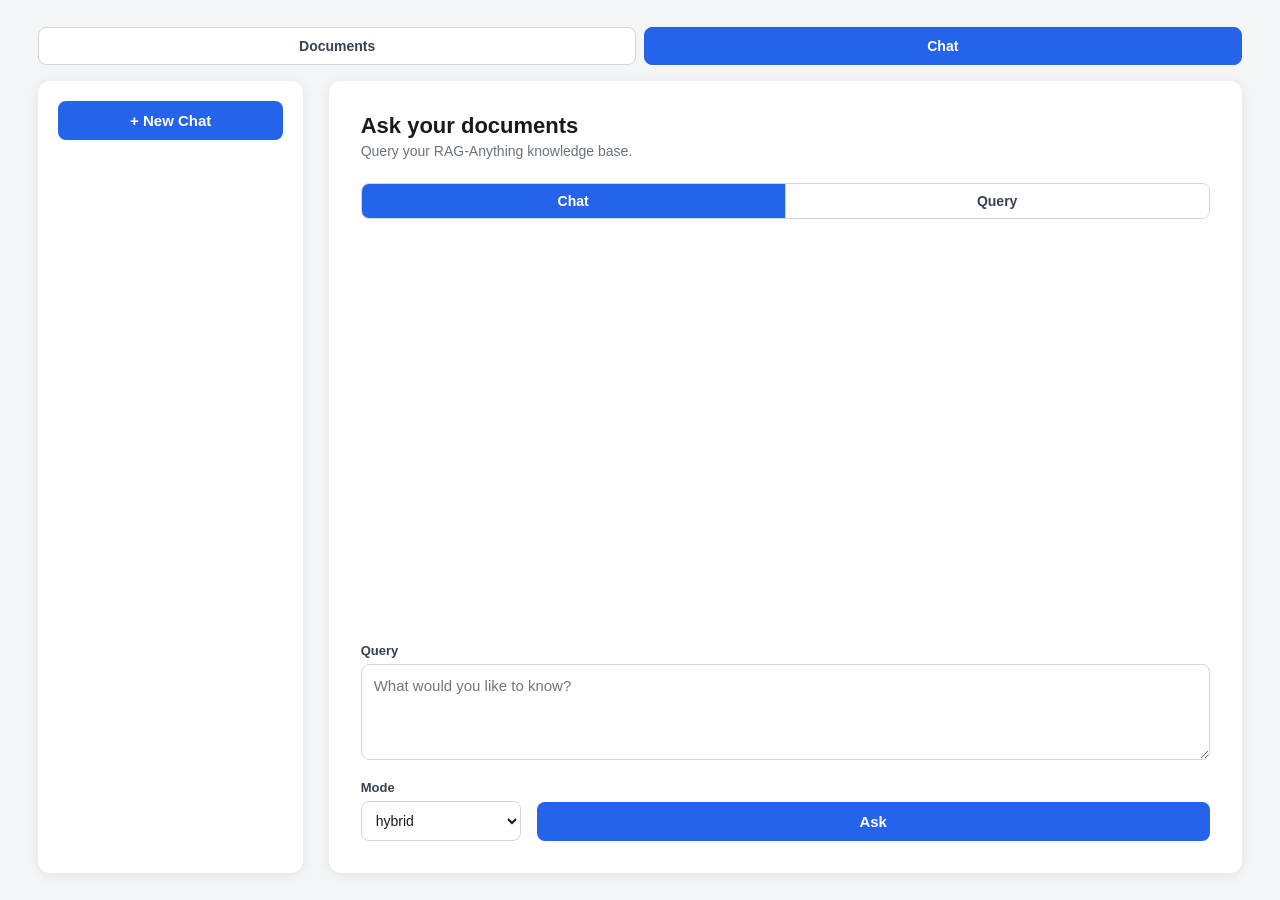
==== web/index.html @ dd038f13 "Add server-side multi-chat sessions, naming, and full-width sidebar layout Chats now live in server " ====
<!DOCTYPE html>
<html lang="en">
<head>
<meta charset="UTF-8">
<meta name="viewport" content="width=device-width, initial-scale=1.0">
<title>RAG-Anything Query</title>
<style>
  :root {
    color-scheme: light;
  }
  body {
    font-family: -apple-system, BlinkMacSystemFont, "Segoe UI", Roboto, Helvetica, Arial, sans-serif;
    background: #f4f5f7;
    margin: 0;
    min-height: 100vh;
    display: flex;
    justify-content: center;
    align-items: stretch;
    padding: 3vh 3vw;
    box-sizing: border-box;
  }
  .page {
    width: 100%;
    display: flex;
    flex-direction: column;
  }
  .nav {
    display: flex;
    gap: 8px;
    margin-bottom: 16px;
  }
  .nav a {
    flex: 1;
    text-align: center;
    padding: 10px;
    border-radius: 8px;
    font-weight: 600;
    font-size: 14px;
    color: #374151;
    text-decoration: none;
    background: #fff;
    border: 1px solid #d1d5db;
    transition: background 0.15s ease;
  }
  .nav a:hover:not(.active) {
    background: #f4f5f7;
  }
  .nav a.active {
    background: #2563eb;
    color: #fff;
    border-color: #2563eb;
  }
  .layout {
    display: flex;
    gap: 2vw;
    flex: 1;
    min-height: 0;
  }
  .sidebar {
    flex: 0 0 22%;
    min-width: 0;
    background: #ffffff;
    border-radius: 12px;
    box-shadow: 0 2px 12px rgba(0, 0, 0, 0.08);
    padding: 20px;
    box-sizing: border-box;
    display: flex;
    flex-direction: column;
    gap: 1vh;
    overflow-y: auto;
  }
  .sidebar > button {
    flex: 0 0 auto;
    width: 100%;
  }
  .layout.query-mode .sidebar {
    display: none;
  }
  .chat-list {
    flex: 1 1 auto;
    display: flex;
    flex-direction: column;
    gap: 4px;
    overflow-y: auto;
    min-height: 0;
  }
  .chat-item {
    display: flex;
    align-items: center;
    gap: 6px;
    padding: 8px 10px;
    border-radius: 8px;
    cursor: pointer;
    font-size: 14px;
    color: #374151;
  }
  .chat-item:hover {
    background: #f4f5f7;
  }
  .chat-item.active {
    background: #eff6ff;
    color: #1e3a8a;
    font-weight: 600;
  }
  .chat-item-name {
    flex: 1;
    overflow: hidden;
    text-overflow: ellipsis;
    white-space: nowrap;
  }
  .chat-item .rename-btn {
    flex: 0 0 auto;
    background: none;
    border: none;
    padding: 2px 4px;
    font-size: 12px;
    color: #6b7280;
    cursor: pointer;
  }
  .chat-item .rename-btn:hover {
    color: #374151;
  }
  .card {
    background: #ffffff;
    border-radius: 12px;
    box-shadow: 0 2px 12px rgba(0, 0, 0, 0.08);
    padding: 32px;
    box-sizing: border-box;
    flex: 1;
    min-width: 0;
    display: flex;
    flex-direction: column;
  }
  h1 {
    font-size: 22px;
    margin: 0 0 4px;
    color: #1a1a1a;
  }
  p.subtitle {
    margin: 0 0 24px;
    color: #6b7280;
    font-size: 14px;
  }
  label {
    display: block;
    font-size: 13px;
    font-weight: 600;
    color: #374151;
    margin-bottom: 6px;
  }
  textarea {
    width: 100%;
    min-height: 96px;
    padding: 12px;
    font-size: 15px;
    border: 1px solid #d1d5db;
    border-radius: 8px;
    resize: vertical;
    box-sizing: border-box;
    font-family: inherit;
  }
  textarea:focus, select:focus {
    outline: none;
    border-color: #2563eb;
    box-shadow: 0 0 0 3px rgba(37, 99, 235, 0.15);
  }
  .row {
    display: flex;
    gap: 16px;
    align-items: flex-end;
    margin-top: 16px;
  }
  .mode-field {
    flex: 0 0 160px;
  }
  select {
    width: 100%;
    padding: 10px;
    font-size: 14px;
    border: 1px solid #d1d5db;
    border-radius: 8px;
    background: #fff;
    color: #1a1a1a;
  }
  button {
    flex: 1;
    padding: 11px 20px;
    font-size: 15px;
    font-weight: 600;
    color: #fff;
    background: #2563eb;
    border: none;
    border-radius: 8px;
    cursor: pointer;
    transition: background 0.15s ease;
  }
  button:hover:not(:disabled) {
    background: #1d4ed8;
  }
  button:disabled {
    background: #9ca3af;
    cursor: not-allowed;
  }
  .result {
    margin-top: 24px;
    padding: 16px;
    border-radius: 8px;
    font-size: 15px;
    line-height: 1.5;
    display: none;
  }
  .result.visible {
    display: block;
  }
  .result.loading,
  .result.error {
    white-space: pre-wrap;
  }
  .result.answer > *:first-child {
    margin-top: 0;
  }
  .result.answer > *:last-child {
    margin-bottom: 0;
  }
  .result.answer h1,
  .result.answer h2,
  .result.answer h3 {
    margin: 16px 0 8px;
    line-height: 1.3;
  }
  .result.answer h1 { font-size: 18px; }
  .result.answer h2 { font-size: 16px; }
  .result.answer h3 { font-size: 15px; }
  .result.answer p {
    margin: 0 0 10px;
  }
  .result.answer ul,
  .result.answer ol {
    margin: 0 0 10px;
    padding-left: 22px;
  }
  .result.answer li {
    margin-bottom: 4px;
  }
  .result.answer strong {
    font-weight: 700;
  }
  .result.answer {
    background: #f0fdf4;
    border: 1px solid #bbf7d0;
    color: #14532d;
  }
  .result.error {
    background: #fef2f2;
    border: 1px solid #fecaca;
    color: #991b1b;
  }
  .result.loading {
    background: #f3f4f6;
    border: 1px solid #e5e7eb;
    color: #4b5563;
  }
  .result.question {
    background: #eff6ff;
    border: 1px solid #bfdbfe;
    color: #1e3a8a;
    font-weight: 600;
  }
  #messages {
    flex: 1 1 auto;
    overflow-y: auto;
    min-height: 0;
  }
  #query-form {
    flex: 0 0 auto;
  }
  .history-actions {
    margin-bottom: 16px;
    text-align: right;
    flex: 0 0 auto;
  }
  .card:not(.query-mode) .history-actions {
    display: none;
  }
  .card.query-mode {
    height: auto;
  }
  .card.query-mode #query-form {
    order: 1;
  }
  .card.query-mode #messages {
    order: 2;
    flex: 0 0 auto;
    overflow: visible;
  }
  .card.query-mode .history-actions {
    order: 3;
  }
  .clear-btn {
    background: none;
    border: none;
    color: #6b7280;
    font-size: 13px;
    font-weight: 600;
    cursor: pointer;
    padding: 4px 0;
    flex: none;
  }
  .clear-btn:hover {
    color: #374151;
    background: none;
  }
  .mode-toggle {
    display: flex;
    gap: 0;
    margin-bottom: 20px;
    border: 1px solid #d1d5db;
    border-radius: 8px;
    overflow: hidden;
  }
  .mode-toggle button {
    flex: 1;
    padding: 9px 0;
    font-size: 14px;
    font-weight: 600;
    color: #374151;
    background: #fff;
    border: none;
    border-radius: 0;
    cursor: pointer;
    transition: background 0.15s ease;
  }
  .mode-toggle button:hover:not(.active) {
    background: #f4f5f7;
  }
  .mode-toggle button.active {
    background: #2563eb;
    color: #fff;
  }
  .mode-toggle button + button {
    border-left: 1px solid #d1d5db;
  }
</style>
</head>
<body>
  <div class="page">
  <nav class="nav">
    <a href="/documents.html">Documents</a>
    <a href="/" class="active">Chat</a>
  </nav>
  <div class="layout" id="layout">
    <aside class="sidebar" id="sidebar">
      <button type="button" id="new-chat-btn">+ New Chat</button>
      <div class="chat-list" id="chat-list"></div>
    </aside>
    <div class="card">
      <h1>Ask your documents</h1>
      <p class="subtitle">Query your RAG-Anything knowledge base.</p>

      <div class="mode-toggle" id="mode-toggle">
        <button type="button" id="chat-mode-btn" data-mode="chat">Chat</button>
        <button type="button" id="query-mode-btn" data-mode="query">Query</button>
      </div>

      <div id="messages"></div>
      <div class="history-actions">
        <button type="button" id="clear-btn" class="clear-btn">Clear history</button>
      </div>

      <form id="query-form">
        <label for="query">Query</label>
        <textarea id="query" name="query" placeholder="What would you like to know?" required></textarea>

        <div class="row">
          <div class="mode-field">
            <label for="mode">Mode</label>
            <select id="mode" name="mode">
              <option value="hybrid" selected>hybrid</option>
              <option value="local">local</option>
              <option value="global">global</option>
              <option value="naive">naive</option>
              <option value="mix">mix</option>
              <option value="bypass">bypass</option>
            </select>
          </div>
          <button type="submit" id="submit-btn">Ask</button>
        </div>
      </form>
    </div>
  </div>
  </div>

  <script>
    const form = document.getElementById("query-form");
    const submitBtn = document.getElementById("submit-btn");
    const messagesEl = document.getElementById("messages");
    const clearBtn = document.getElementById("clear-btn");
    const modeToggle = document.getElementById("mode-toggle");
    const modeButtons = modeToggle.querySelectorAll("button");
    const card = document.querySelector(".card");
    const layout = document.getElementById("layout");
    const chatList = document.getElementById("chat-list");
    const newChatBtn = document.getElementById("new-chat-btn");

    const ACTIVE_MODE_KEY = "ragActiveMode";
    const CURRENT_SESSION_KEY = "ragCurrentSessionId";

    function storageKeyForMode(viewMode) {
      return `ragMessages_${viewMode}`;
    }

    function loadMessages(viewMode) {
      try {
        return JSON.parse(sessionStorage.getItem(storageKeyForMode(viewMode))) || [];
      } catch {
        return [];
      }
    }

    function saveMessages(viewMode, turnsToSave) {
      sessionStorage.setItem(storageKeyForMode(viewMode), JSON.stringify(turnsToSave));
    }

    let currentMode = sessionStorage.getItem(ACTIVE_MODE_KEY) || "chat";
    let turns = currentMode === "query" ? loadMessages(currentMode) : [];
    let currentSessionId = sessionStorage.getItem(CURRENT_SESSION_KEY) || null;

    // Chat-mode conversations live server-side (api/session_store.py): the
    // server owns the rolling-history window/summary and naming, and clears
    // all chats when it restarts. The client just tracks which session is
    // active and renders whatever turns/title the server reports for it.
    async function fetchSessions() {
      const response = await fetch("/sessions");
      return response.ok ? response.json() : [];
    }

    async function createSession() {
      const response = await fetch("/sessions", { method: "POST" });
      const data = await response.json();
      return data.session_id;
    }

    async function fetchSessionTurns(sessionId) {
      const response = await fetch(`/sessions/${sessionId}`);
      if (!response.ok) return [];
      const data = await response.json();
      return data.turns
        .map((t) => ({ query: t.query, text: t.answer, kind: "answer" }))
        .reverse();
    }

    function renderChatList(sessions) {
      chatList.innerHTML = "";
      for (const session of sessions) {
        const item = document.createElement("div");
        item.className = "chat-item" + (session.session_id === currentSessionId ? " active" : "");
        item.dataset.sessionId = session.session_id;

        const nameSpan = document.createElement("span");
        nameSpan.className = "chat-item-name";
        nameSpan.textContent = session.title;
        item.appendChild(nameSpan);

        const renameBtn = document.createElement("button");
        renameBtn.type = "button";
        renameBtn.className = "rename-btn";
        renameBtn.textContent = "✎";
        item.appendChild(renameBtn);

        chatList.appendChild(item);
      }
    }

    chatList.addEventListener("click", async (event) => {
      const item = event.target.closest(".chat-item");
      if (!item) return;
      const sessionId = item.dataset.sessionId;

      if (event.target.closest(".rename-btn")) {
        const nameSpan = item.querySelector(".chat-item-name");
        const newName = window.prompt("Rename chat", nameSpan ? nameSpan.textContent : "");
        if (newName === null) return;
        const response = await fetch(`/sessions/${sessionId}`, {
          method: "PATCH",
          headers: { "Content-Type": "application/json" },
          body: JSON.stringify({ name: newName.trim() }),
        });
        if (response.ok) renderChatList(await fetchSessions());
        return;
      }

      if (sessionId === currentSessionId) return;
      currentSessionId = sessionId;
      sessionStorage.setItem(CURRENT_SESSION_KEY, currentSessionId);
      turns = await fetchSessionTurns(currentSessionId);
      renderMessages();
      for (const el of chatList.querySelectorAll(".chat-item")) {
        el.classList.toggle("active", el.dataset.sessionId === currentSessionId);
      }
    });

    newChatBtn.addEventListener("click", async () => {
      currentSessionId = await createSession();
      sessionStorage.setItem(CURRENT_SESSION_KEY, currentSessionId);
      turns = [];
      renderMessages();
      renderChatList(await fetchSessions());
    });

    async function initChatMode() {
      const sessions = await fetchSessions();
      const exists = sessions.some((s) => s.session_id === currentSessionId);
      if (!currentSessionId || !exists) {
        currentSessionId = await createSession();
        sessionStorage.setItem(CURRENT_SESSION_KEY, currentSessionId);
        sessions.unshift({ session_id: currentSessionId, title: "New Chat" });
      }
      renderChatList(sessions);
      turns = await fetchSessionTurns(currentSessionId);
      renderMessages();
    }

    async function setActiveMode(viewMode) {
      currentMode = viewMode;
      sessionStorage.setItem(ACTIVE_MODE_KEY, viewMode);
      card.classList.toggle("query-mode", viewMode === "query");
      layout.classList.toggle("query-mode", viewMode === "query");
      for (const btn of modeButtons) {
        btn.classList.toggle("active", btn.dataset.mode === viewMode);
      }
      if (viewMode === "chat") {
        await initChatMode();
      } else {
        turns = loadMessages(viewMode);
        renderMessages();
      }
    }

    modeToggle.addEventListener("click", (event) => {
      const btn = event.target.closest("button[data-mode]");
      if (btn) setActiveMode(btn.dataset.mode);
    });

    function escapeHtml(str) {
      return str
        .replace(/&/g, "&amp;")
        .replace(/</g, "&lt;")
        .replace(/>/g, "&gt;");
    }

    function renderInline(text) {
      return escapeHtml(text).replace(/\*\*([^*]+)\*\*/g, "<strong>$1</strong>");
    }

    function renderMarkdown(markdown) {
      const lines = markdown.split("\n");
      const html = [];
      let listType = null; // "ul" | "ol" | null
      let paragraph = [];

      const flushParagraph = () => {
        if (paragraph.length) {
          html.push(`<p>${paragraph.join(" ")}</p>`);
          paragraph = [];
        }
      };
      const closeList = () => {
        if (listType) {
          html.push(`</${listType}>`);
          listType = null;
        }
      };

      for (const rawLine of lines) {
        const line = rawLine.trim();

        if (!line) {
          flushParagraph();
          closeList();
          continue;
        }

        const headingMatch = line.match(/^(#{1,3})\s+(.*)/);
        if (headingMatch) {
          flushParagraph();
          closeList();
          const level = headingMatch[1].length;
          html.push(`<h${level}>${renderInline(headingMatch[2])}</h${level}>`);
          continue;
        }

        const bulletMatch = line.match(/^[*-]\s+(.*)/);
        const numberedMatch = line.match(/^\d+[.)]\s+(.*)/);
        if (bulletMatch || numberedMatch) {
          flushParagraph();
          const wantedType = bulletMatch ? "ul" : "ol";
          if (listType !== wantedType) {
            closeList();
            html.push(`<${wantedType}>`);
            listType = wantedType;
          }
          html.push(`<li>${renderInline((bulletMatch || numberedMatch)[1])}</li>`);
          continue;
        }

        closeList();
        paragraph.push(renderInline(line));
      }

      flushParagraph();
      closeList();
      return html.join("");
    }

    function scrollMessagesToBottom() {
      messagesEl.scrollTop = messagesEl.scrollHeight;
    }

    function renderMessages() {
      messagesEl.innerHTML = "";
      for (const turn of [...turns].reverse()) {
        const questionBubble = document.createElement("div");
        questionBubble.className = "result visible question";
        questionBubble.textContent = turn.query;
        messagesEl.appendChild(questionBubble);

        const responseBubble = document.createElement("div");
        responseBubble.className = `result visible ${turn.kind}`;
        if (turn.kind === "answer") {
          responseBubble.innerHTML = renderMarkdown(turn.text);
        } else {
          responseBubble.textContent = turn.text;
        }
        messagesEl.appendChild(responseBubble);
      }
      scrollMessagesToBottom();
    }

    card.classList.toggle("query-mode", currentMode === "query");
    layout.classList.toggle("query-mode", currentMode === "query");
    for (const btn of modeButtons) {
      btn.classList.toggle("active", btn.dataset.mode === currentMode);
    }
    if (currentMode === "chat") {
      initChatMode();
    } else {
      renderMessages();
    }

    form.addEventListener("submit", async (event) => {
      event.preventDefault();

      const query = document.getElementById("query").value.trim();
      const mode = document.getElementById("mode").value;
      if (!query) return;

      submitBtn.disabled = true;
      const turn = { query, kind: "loading", text: "Thinking…" };
      if (currentMode === "query") {
        turns = [turn];
      } else {
        turns.unshift(turn);
      }
      renderMessages();
      if (currentMode === "query") saveMessages(currentMode, turns);

      try {
        const requestBody =
          currentMode === "chat"
            ? { query, mode, session_id: currentSessionId }
            : { query, mode, conversation_history: [] };
        const response = await fetch("/query/stream", {
          method: "POST",
          headers: { "Content-Type": "application/json" },
          body: JSON.stringify(requestBody),
        });

        if (!response.ok) {
          // Errors raised before streaming starts (e.g. init failures) come
          // back as a normal JSON error body, same shape as /query's.
          let detail = `Request failed (${response.status})`;
          try {
            const data = await response.json();
            detail = data.detail || detail;
          } catch (_) {
            // Body wasn't JSON -- keep the generic message.
          }
          throw new Error(detail);
        }

        const reader = response.body.getReader();
        const decoder = new TextDecoder();
        let accumulated = "";
        let streamDone = false;

        while (!streamDone) {
          const { done, value } = await reader.read();
          streamDone = done;
          if (value) {
            accumulated += decoder.decode(value, { stream: true });
            turn.kind = "answer";
            turn.text = accumulated;
            renderMessages();
          }
        }
        accumulated += decoder.decode();
        turn.kind = "answer";
        turn.text = accumulated;
        renderMessages();
        if (currentMode === "query") saveMessages(currentMode, turns);
      } catch (err) {
        turn.kind = "error";
        turn.text = err.message || "Something went wrong.";
        renderMessages();
        if (currentMode === "query") saveMessages(currentMode, turns);
      } finally {
        submitBtn.disabled = false;
      }
    });

    clearBtn.addEventListener("click", () => {
      turns = [];
      sessionStorage.removeItem(storageKeyForMode(currentMode));
      renderMessages();
    });
  </script>
</body>
</html>
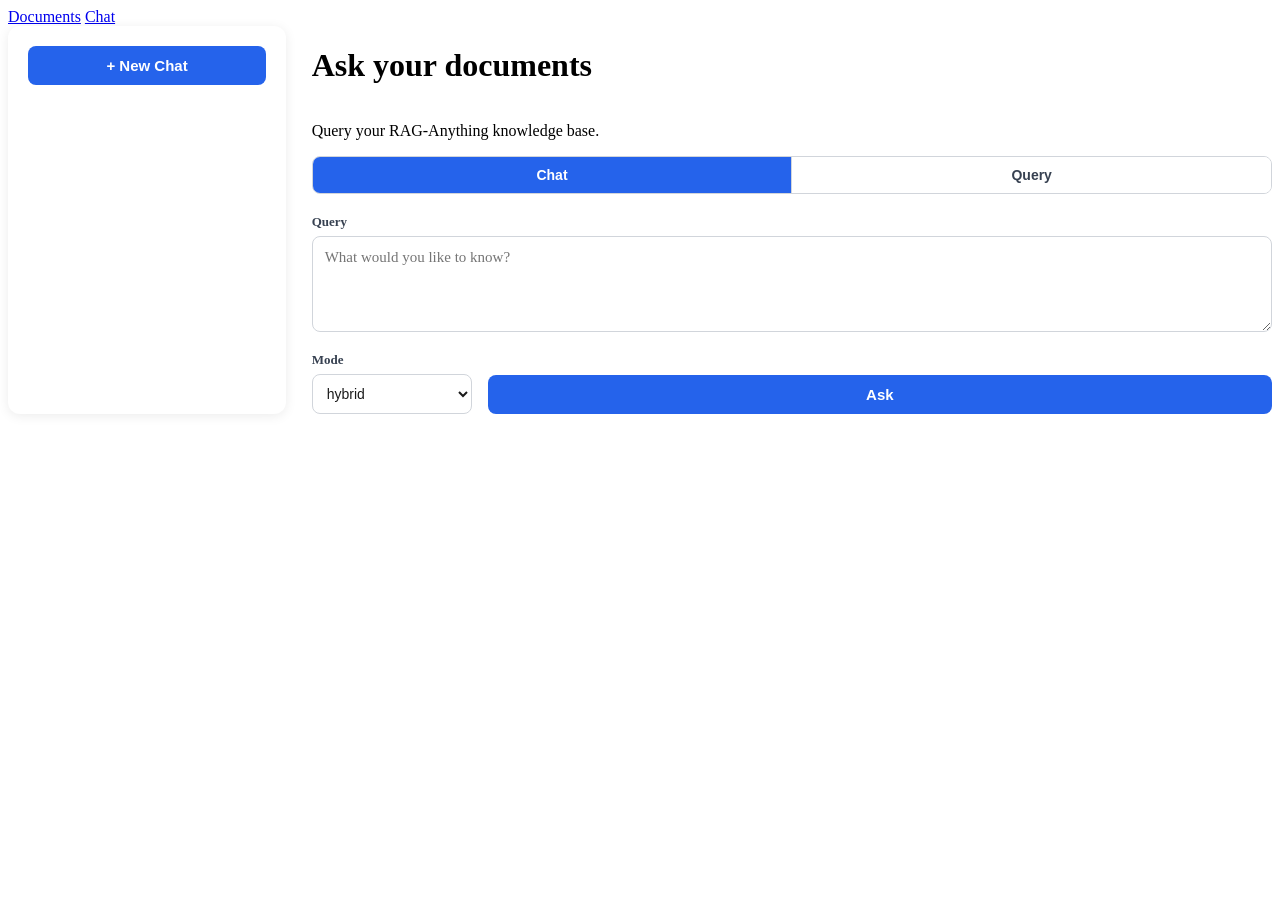
==== commit eb11dd17: "Unify Documents/Chat tab styling via shared stylesheet Extracts the duplicated nav/card/typography/e" ====
--- a/web/index.html
+++ b/web/index.html
@@ -4,51 +4,14 @@
 <meta charset="UTF-8">
 <meta name="viewport" content="width=device-width, initial-scale=1.0">
 <title>RAG-Anything Query</title>
+<link rel="stylesheet" href="/shared.css">
 <style>
-  :root {
-    color-scheme: light;
+  .page {
+    display: flex;
+    flex-direction: column;
   }
   body {
-    font-family: -apple-system, BlinkMacSystemFont, "Segoe UI", Roboto, Helvetica, Arial, sans-serif;
-    background: #f4f5f7;
-    margin: 0;
-    min-height: 100vh;
-    display: flex;
-    justify-content: center;
     align-items: stretch;
-    padding: 3vh 3vw;
-    box-sizing: border-box;
-  }
-  .page {
-    width: 100%;
-    display: flex;
-    flex-direction: column;
-  }
-  .nav {
-    display: flex;
-    gap: 8px;
-    margin-bottom: 16px;
-  }
-  .nav a {
-    flex: 1;
-    text-align: center;
-    padding: 10px;
-    border-radius: 8px;
-    font-weight: 600;
-    font-size: 14px;
-    color: #374151;
-    text-decoration: none;
-    background: #fff;
-    border: 1px solid #d1d5db;
-    transition: background 0.15s ease;
-  }
-  .nav a:hover:not(.active) {
-    background: #f4f5f7;
-  }
-  .nav a.active {
-    background: #2563eb;
-    color: #fff;
-    border-color: #2563eb;
   }
   .layout {
     display: flex;
@@ -121,25 +84,10 @@
     color: #374151;
   }
   .card {
-    background: #ffffff;
-    border-radius: 12px;
-    box-shadow: 0 2px 12px rgba(0, 0, 0, 0.08);
-    padding: 32px;
-    box-sizing: border-box;
     flex: 1;
     min-width: 0;
     display: flex;
     flex-direction: column;
-  }
-  h1 {
-    font-size: 22px;
-    margin: 0 0 4px;
-    color: #1a1a1a;
-  }
-  p.subtitle {
-    margin: 0 0 24px;
-    color: #6b7280;
-    font-size: 14px;
   }
   label {
     display: block;
@@ -320,7 +268,7 @@
   }
   .mode-toggle button {
     flex: 1;
-    padding: 9px 0;
+    padding: 10px 0;
     font-size: 14px;
     font-weight: 600;
     color: #374151;
@@ -618,6 +566,16 @@
 
     function renderMessages() {
       messagesEl.innerHTML = "";
+      if (!turns.length) {
+        const emptyState = document.createElement("p");
+        emptyState.className = "empty-state";
+        emptyState.textContent =
+          currentMode === "query"
+            ? "No query yet — ask a question to get started."
+            : "No messages yet — ask a question to get started.";
+        messagesEl.appendChild(emptyState);
+        return;
+      }
       for (const turn of [...turns].reverse()) {
         const questionBubble = document.createElement("div");
         questionBubble.className = "result visible question";
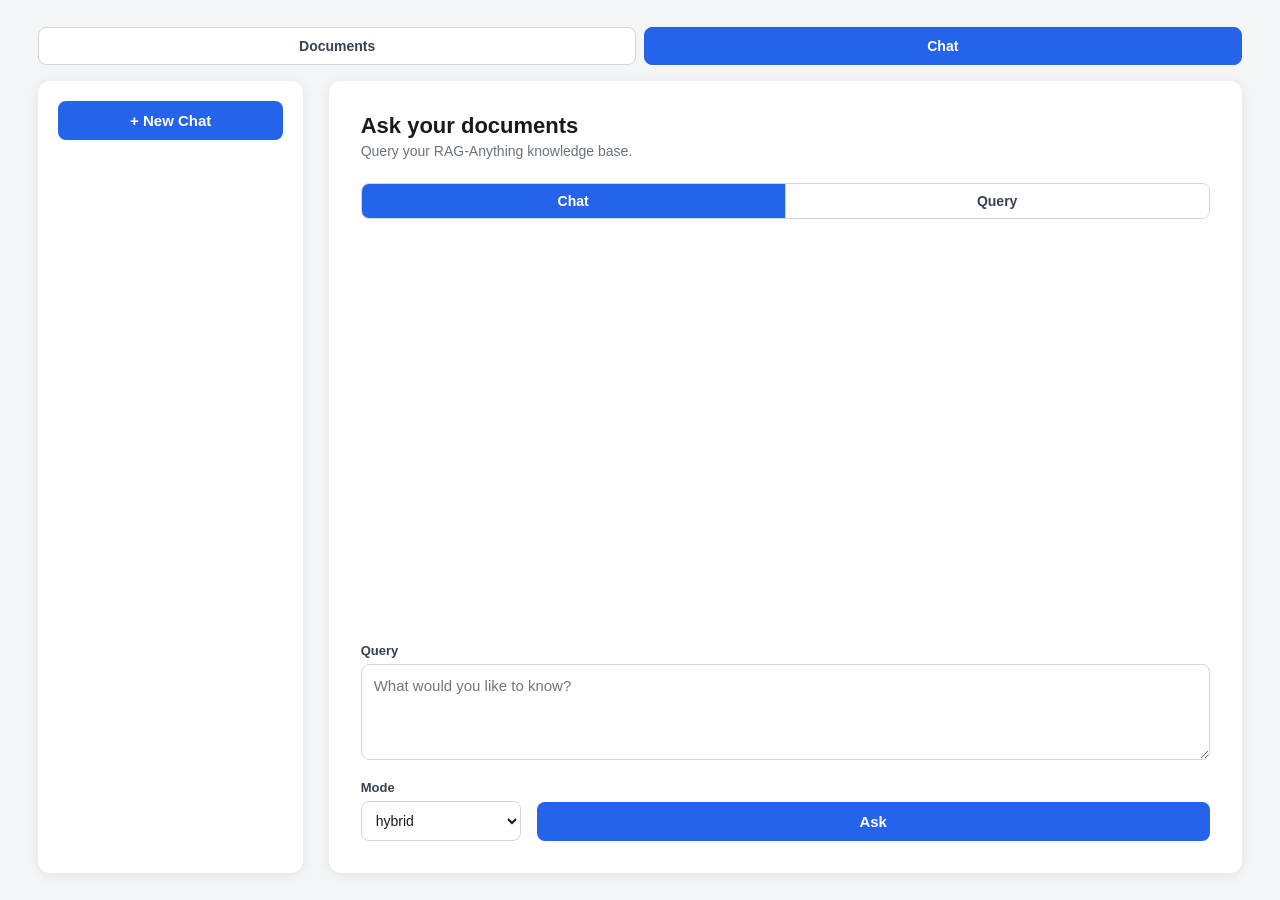
==== commit e151c910: "Revert "Unify Documents/Chat tab styling via shared stylesheet" This reverts commit eb11dd17f6c3f8bd" ====
--- a/web/index.html
+++ b/web/index.html
@@ -4,14 +4,51 @@
 <meta charset="UTF-8">
 <meta name="viewport" content="width=device-width, initial-scale=1.0">
 <title>RAG-Anything Query</title>
-<link rel="stylesheet" href="/shared.css">
 <style>
+  :root {
+    color-scheme: light;
+  }
+  body {
+    font-family: -apple-system, BlinkMacSystemFont, "Segoe UI", Roboto, Helvetica, Arial, sans-serif;
+    background: #f4f5f7;
+    margin: 0;
+    min-height: 100vh;
+    display: flex;
+    justify-content: center;
+    align-items: stretch;
+    padding: 3vh 3vw;
+    box-sizing: border-box;
+  }
   .page {
+    width: 100%;
     display: flex;
     flex-direction: column;
   }
-  body {
-    align-items: stretch;
+  .nav {
+    display: flex;
+    gap: 8px;
+    margin-bottom: 16px;
+  }
+  .nav a {
+    flex: 1;
+    text-align: center;
+    padding: 10px;
+    border-radius: 8px;
+    font-weight: 600;
+    font-size: 14px;
+    color: #374151;
+    text-decoration: none;
+    background: #fff;
+    border: 1px solid #d1d5db;
+    transition: background 0.15s ease;
+  }
+  .nav a:hover:not(.active) {
+    background: #f4f5f7;
+  }
+  .nav a.active {
+    background: #2563eb;
+    color: #fff;
+    border-color: #2563eb;
   }
   .layout {
     display: flex;
@@ -84,10 +121,25 @@
     color: #374151;
   }
   .card {
+    background: #ffffff;
+    border-radius: 12px;
+    box-shadow: 0 2px 12px rgba(0, 0, 0, 0.08);
+    padding: 32px;
+    box-sizing: border-box;
     flex: 1;
     min-width: 0;
     display: flex;
     flex-direction: column;
+  }
+  h1 {
+    font-size: 22px;
+    margin: 0 0 4px;
+    color: #1a1a1a;
+  }
+  p.subtitle {
+    margin: 0 0 24px;
+    color: #6b7280;
+    font-size: 14px;
   }
   label {
     display: block;
@@ -268,7 +320,7 @@
   }
   .mode-toggle button {
     flex: 1;
-    padding: 10px 0;
+    padding: 9px 0;
     font-size: 14px;
     font-weight: 600;
     color: #374151;
@@ -566,16 +618,6 @@
 
     function renderMessages() {
       messagesEl.innerHTML = "";
-      if (!turns.length) {
-        const emptyState = document.createElement("p");
-        emptyState.className = "empty-state";
-        emptyState.textContent =
-          currentMode === "query"
-            ? "No query yet — ask a question to get started."
-            : "No messages yet — ask a question to get started.";
-        messagesEl.appendChild(emptyState);
-        return;
-      }
       for (const turn of [...turns].reverse()) {
         const questionBubble = document.createElement("div");
         questionBubble.className = "result visible question";
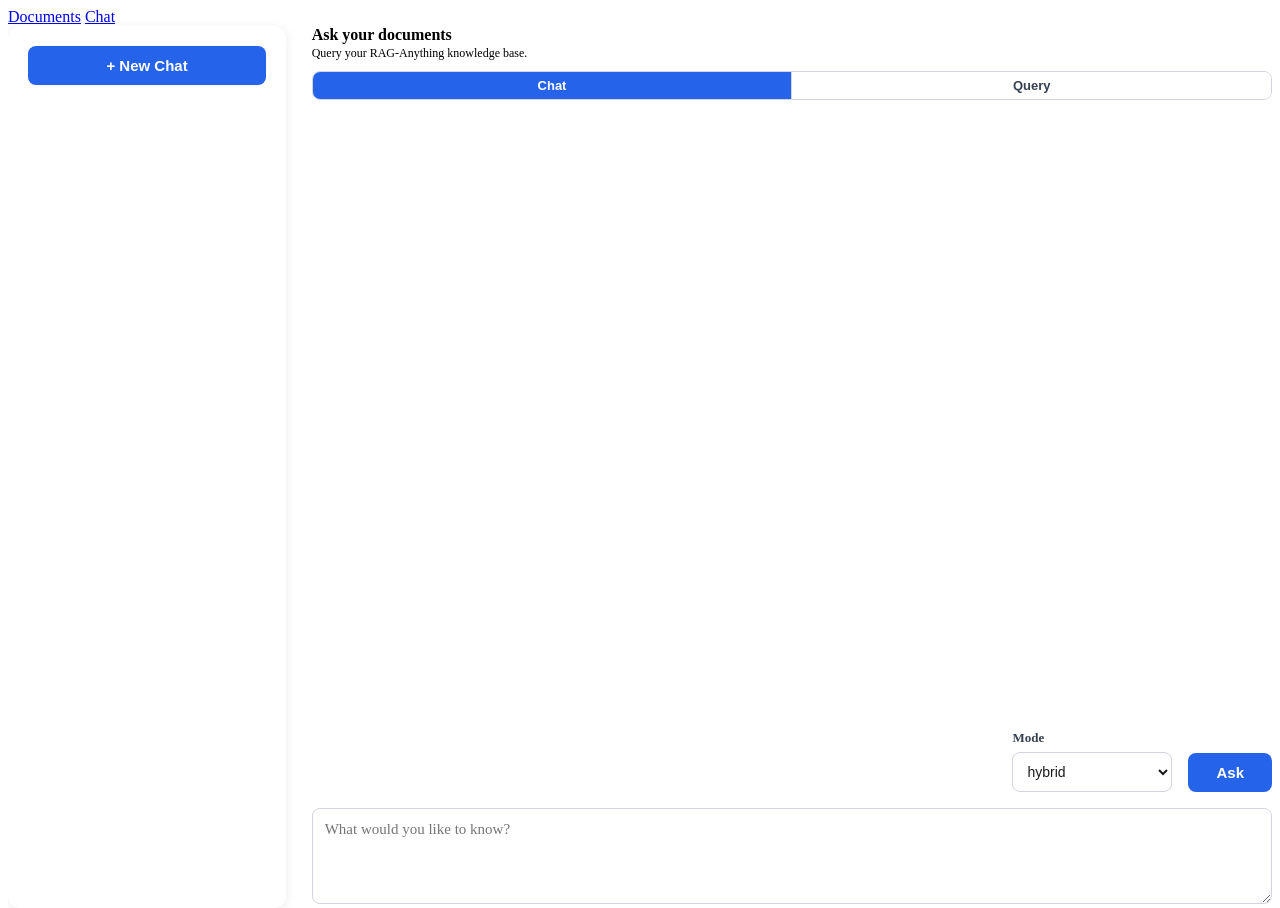
==== commit b1797c00: "Improve chat UX and add streaming retry resilience Adds chat deletion, Enter-to-send, a denser scrol" ====
--- a/web/index.html
+++ b/web/index.html
@@ -4,51 +4,19 @@
 <meta charset="UTF-8">
 <meta name="viewport" content="width=device-width, initial-scale=1.0">
 <title>RAG-Anything Query</title>
+<link rel="stylesheet" href="/shared.css">
 <style>
-  :root {
-    color-scheme: light;
-  }
-  body {
-    font-family: -apple-system, BlinkMacSystemFont, "Segoe UI", Roboto, Helvetica, Arial, sans-serif;
-    background: #f4f5f7;
-    margin: 0;
-    min-height: 100vh;
-    display: flex;
-    justify-content: center;
-    align-items: stretch;
-    padding: 3vh 3vw;
-    box-sizing: border-box;
+  html, body {
+    height: 100%;
+    overflow: hidden;
   }
   .page {
-    width: 100%;
     display: flex;
     flex-direction: column;
-  }
-  .nav {
-    display: flex;
-    gap: 8px;
-    margin-bottom: 16px;
-  }
-  .nav a {
-    flex: 1;
-    text-align: center;
-    padding: 10px;
-    border-radius: 8px;
-    font-weight: 600;
-    font-size: 14px;
-    color: #374151;
-    text-decoration: none;
-    background: #fff;
-    border: 1px solid #d1d5db;
-    transition: background 0.15s ease;
-  }
-  .nav a:hover:not(.active) {
-    background: #f4f5f7;
-  }
-  .nav a.active {
-    background: #2563eb;
-    color: #fff;
-    border-color: #2563eb;
+    height: 100%;
+  }
+  body {
+    align-items: stretch;
   }
   .layout {
     display: flex;
@@ -120,26 +88,31 @@
   .chat-item .rename-btn:hover {
     color: #374151;
   }
+  .chat-item .delete-btn {
+    flex: 0 0 auto;
+    background: none;
+    border: none;
+    padding: 2px 4px;
+    font-size: 14px;
+    color: #6b7280;
+    cursor: pointer;
+  }
+  .chat-item .delete-btn:hover {
+    color: #dc2626;
+  }
   .card {
-    background: #ffffff;
-    border-radius: 12px;
-    box-shadow: 0 2px 12px rgba(0, 0, 0, 0.08);
-    padding: 32px;
-    box-sizing: border-box;
     flex: 1;
     min-width: 0;
     display: flex;
     flex-direction: column;
   }
-  h1 {
-    font-size: 22px;
-    margin: 0 0 4px;
-    color: #1a1a1a;
-  }
-  p.subtitle {
-    margin: 0 0 24px;
-    color: #6b7280;
-    font-size: 14px;
+  .card h1 {
+    font-size: 16px;
+    margin: 0 0 2px;
+  }
+  .card p.subtitle {
+    font-size: 12px;
+    margin: 0 0 10px;
   }
   label {
     display: block;
@@ -158,6 +131,7 @@
     resize: vertical;
     box-sizing: border-box;
     font-family: inherit;
+    margin-top: 16px;
   }
   textarea:focus, select:focus {
     outline: none;
@@ -168,7 +142,7 @@
     display: flex;
     gap: 16px;
     align-items: flex-end;
-    margin-top: 16px;
+    justify-content: flex-end;
   }
   .mode-field {
     flex: 0 0 160px;
@@ -201,12 +175,16 @@
     background: #9ca3af;
     cursor: not-allowed;
   }
+  #submit-btn {
+    flex: 0 0 auto;
+    padding: 11px 28px;
+  }
   .result {
     margin-top: 24px;
     padding: 16px;
     border-radius: 8px;
-    font-size: 15px;
-    line-height: 1.5;
+    font-size: 13px;
+    line-height: 1.45;
     display: none;
   }
   .result.visible {
@@ -228,9 +206,9 @@
     margin: 16px 0 8px;
     line-height: 1.3;
   }
-  .result.answer h1 { font-size: 18px; }
-  .result.answer h2 { font-size: 16px; }
-  .result.answer h3 { font-size: 15px; }
+  .result.answer h1 { font-size: 16px; }
+  .result.answer h2 { font-size: 14px; }
+  .result.answer h3 { font-size: 13px; }
   .result.answer p {
     margin: 0 0 10px;
   }
@@ -282,16 +260,11 @@
   .card:not(.query-mode) .history-actions {
     display: none;
   }
-  .card.query-mode {
-    height: auto;
-  }
   .card.query-mode #query-form {
     order: 1;
   }
   .card.query-mode #messages {
     order: 2;
-    flex: 0 0 auto;
-    overflow: visible;
   }
   .card.query-mode .history-actions {
     order: 3;
@@ -313,15 +286,15 @@
   .mode-toggle {
     display: flex;
     gap: 0;
-    margin-bottom: 20px;
+    margin-bottom: 10px;
     border: 1px solid #d1d5db;
     border-radius: 8px;
     overflow: hidden;
   }
   .mode-toggle button {
     flex: 1;
-    padding: 9px 0;
-    font-size: 14px;
+    padding: 6px 0;
+    font-size: 13px;
     font-weight: 600;
     color: #374151;
     background: #fff;
@@ -368,9 +341,6 @@
       </div>
 
       <form id="query-form">
-        <label for="query">Query</label>
-        <textarea id="query" name="query" placeholder="What would you like to know?" required></textarea>
-
         <div class="row">
           <div class="mode-field">
             <label for="mode">Mode</label>
@@ -385,6 +355,8 @@
           </div>
           <button type="submit" id="submit-btn">Ask</button>
         </div>
+
+        <textarea id="query" name="query" placeholder="What would you like to know?" required></textarea>
       </form>
     </div>
   </div>
@@ -401,6 +373,13 @@
     const layout = document.getElementById("layout");
     const chatList = document.getElementById("chat-list");
     const newChatBtn = document.getElementById("new-chat-btn");
+    const queryInput = document.getElementById("query");
+
+    queryInput.addEventListener("keydown", (event) => {
+      if (event.key !== "Enter" || event.shiftKey) return;
+      event.preventDefault();
+      if (!submitBtn.disabled) form.requestSubmit();
+    });
 
     const ACTIVE_MODE_KEY = "ragActiveMode";
     const CURRENT_SESSION_KEY = "ragCurrentSessionId";
@@ -466,6 +445,12 @@
         renameBtn.className = "rename-btn";
         renameBtn.textContent = "✎";
         item.appendChild(renameBtn);
+
+        const deleteBtn = document.createElement("button");
+        deleteBtn.type = "button";
+        deleteBtn.className = "delete-btn";
+        deleteBtn.textContent = "×";
+        item.appendChild(deleteBtn);
 
         chatList.appendChild(item);
       }
@@ -486,6 +471,20 @@
           body: JSON.stringify({ name: newName.trim() }),
         });
         if (response.ok) renderChatList(await fetchSessions());
+        return;
+      }
+
+      if (event.target.closest(".delete-btn")) {
+        if (!window.confirm("Delete this chat?")) return;
+        const response = await fetch(`/sessions/${sessionId}`, { method: "DELETE" });
+        if (!response.ok) return;
+        if (sessionId === currentSessionId) {
+          currentSessionId = null;
+          sessionStorage.removeItem(CURRENT_SESSION_KEY);
+          await initChatMode();
+        } else {
+          renderChatList(await fetchSessions());
+        }
         return;
       }
 
@@ -618,6 +617,16 @@
 
     function renderMessages() {
       messagesEl.innerHTML = "";
+      if (!turns.length) {
+        const emptyState = document.createElement("p");
+        emptyState.className = "empty-state";
+        emptyState.textContent =
+          currentMode === "query"
+            ? "No query yet — ask a question to get started."
+            : "No messages yet — ask a question to get started.";
+        messagesEl.appendChild(emptyState);
+        return;
+      }
       for (const turn of [...turns].reverse()) {
         const questionBubble = document.createElement("div");
         questionBubble.className = "result visible question";
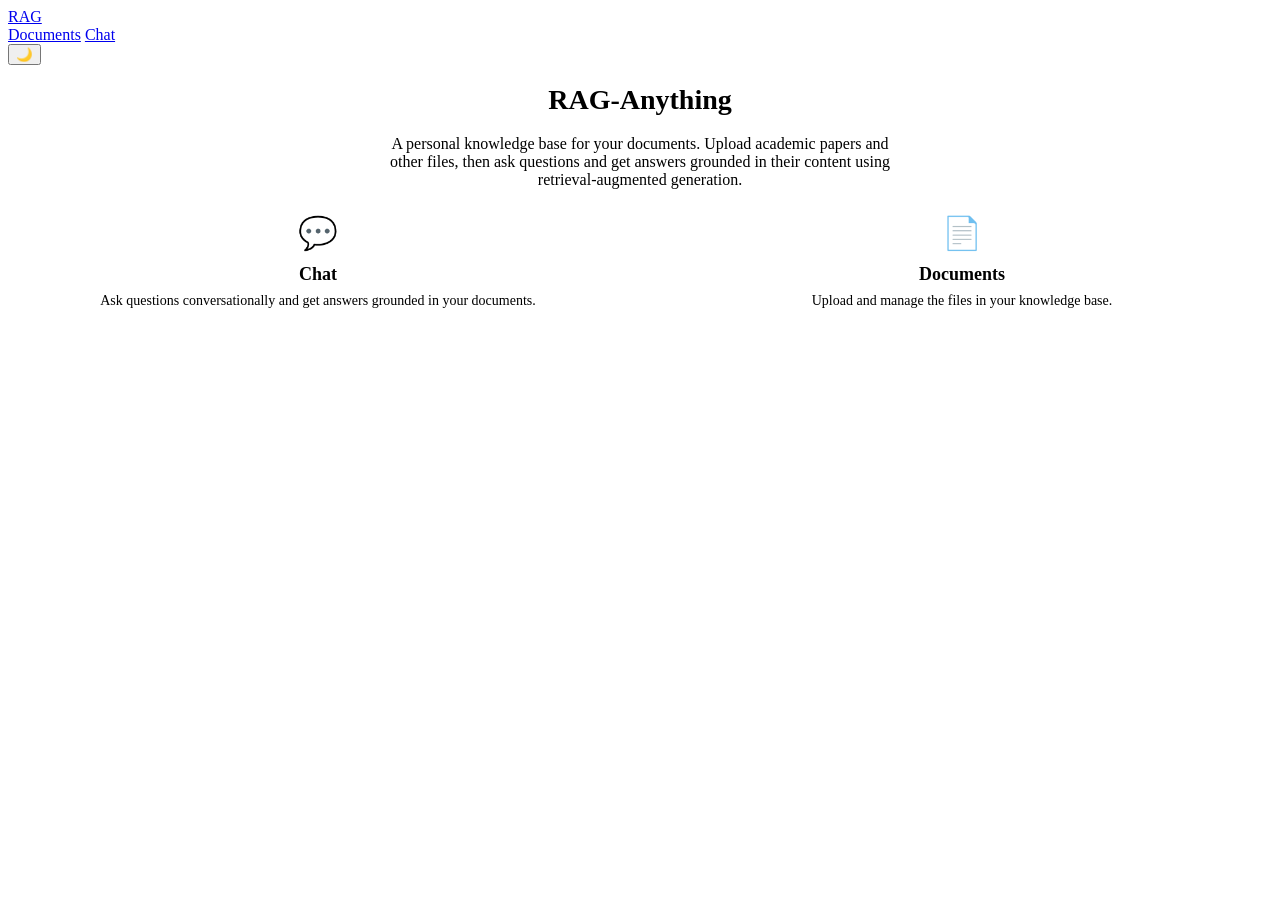
==== commit 3dd36a05: "Optimize parsing pipeline, split chat UI from landing page, dedupe document list display - Skip cach" ====
--- a/web/index.html
+++ b/web/index.html
@@ -3,735 +3,98 @@
 <head>
 <meta charset="UTF-8">
 <meta name="viewport" content="width=device-width, initial-scale=1.0">
-<title>RAG-Anything Query</title>
+<title>RAG-Anything</title>
+<script>
+  (function () {
+    const saved = localStorage.getItem("ragTheme");
+    const theme = saved || (window.matchMedia("(prefers-color-scheme: dark)").matches ? "dark" : "light");
+    document.documentElement.dataset.theme = theme;
+  })();
+</script>
 <link rel="stylesheet" href="/shared.css">
 <style>
-  html, body {
-    height: 100%;
-    overflow: hidden;
+  .hero {
+    text-align: center;
+    margin-bottom: 24px;
   }
-  .page {
+  .hero h1 {
+    font-size: 28px;
+  }
+  .hero p.subtitle {
+    margin: 0 auto;
+    max-width: 520px;
+  }
+  .cta-grid {
+    display: flex;
+    gap: 24px;
+  }
+  .cta-card {
+    flex: 1;
     display: flex;
     flex-direction: column;
-    height: 100%;
+    align-items: center;
+    text-align: center;
+    text-decoration: none;
+    color: inherit;
+    border: 1px solid transparent;
+    transition: border-color 0.15s ease, transform 0.15s ease;
   }
-  body {
-    align-items: stretch;
+  .cta-card:hover {
+    border-color: var(--blue);
+    transform: translateY(-2px);
   }
-  .layout {
-    display: flex;
-    gap: 2vw;
-    flex: 1;
-    min-height: 0;
+  .cta-icon {
+    font-size: 32px;
+    margin-bottom: 12px;
   }
-  .sidebar {
-    flex: 0 0 22%;
-    min-width: 0;
-    background: #ffffff;
-    border-radius: 12px;
-    box-shadow: 0 2px 12px rgba(0, 0, 0, 0.08);
-    padding: 20px;
-    box-sizing: border-box;
-    display: flex;
-    flex-direction: column;
-    gap: 1vh;
-    overflow-y: auto;
+  .cta-card h2 {
+    font-size: 18px;
+    margin: 0 0 8px;
+    color: var(--text);
   }
-  .sidebar > button {
-    flex: 0 0 auto;
-    width: 100%;
-  }
-  .layout.query-mode .sidebar {
-    display: none;
-  }
-  .chat-list {
-    flex: 1 1 auto;
-    display: flex;
-    flex-direction: column;
-    gap: 4px;
-    overflow-y: auto;
-    min-height: 0;
-  }
-  .chat-item {
-    display: flex;
-    align-items: center;
-    gap: 6px;
-    padding: 8px 10px;
-    border-radius: 8px;
-    cursor: pointer;
+  .cta-card p {
+    margin: 0;
     font-size: 14px;
-    color: #374151;
-  }
-  .chat-item:hover {
-    background: #f4f5f7;
-  }
-  .chat-item.active {
-    background: #eff6ff;
-    color: #1e3a8a;
-    font-weight: 600;
-  }
-  .chat-item-name {
-    flex: 1;
-    overflow: hidden;
-    text-overflow: ellipsis;
-    white-space: nowrap;
-  }
-  .chat-item .rename-btn {
-    flex: 0 0 auto;
-    background: none;
-    border: none;
-    padding: 2px 4px;
-    font-size: 12px;
-    color: #6b7280;
-    cursor: pointer;
-  }
-  .chat-item .rename-btn:hover {
-    color: #374151;
-  }
-  .chat-item .delete-btn {
-    flex: 0 0 auto;
-    background: none;
-    border: none;
-    padding: 2px 4px;
-    font-size: 14px;
-    color: #6b7280;
-    cursor: pointer;
-  }
-  .chat-item .delete-btn:hover {
-    color: #dc2626;
-  }
-  .card {
-    flex: 1;
-    min-width: 0;
-    display: flex;
-    flex-direction: column;
-  }
-  .card h1 {
-    font-size: 16px;
-    margin: 0 0 2px;
-  }
-  .card p.subtitle {
-    font-size: 12px;
-    margin: 0 0 10px;
-  }
-  label {
-    display: block;
-    font-size: 13px;
-    font-weight: 600;
-    color: #374151;
-    margin-bottom: 6px;
-  }
-  textarea {
-    width: 100%;
-    min-height: 96px;
-    padding: 12px;
-    font-size: 15px;
-    border: 1px solid #d1d5db;
-    border-radius: 8px;
-    resize: vertical;
-    box-sizing: border-box;
-    font-family: inherit;
-    margin-top: 16px;
-  }
-  textarea:focus, select:focus {
-    outline: none;
-    border-color: #2563eb;
-    box-shadow: 0 0 0 3px rgba(37, 99, 235, 0.15);
-  }
-  .row {
-    display: flex;
-    gap: 16px;
-    align-items: flex-end;
-    justify-content: flex-end;
-  }
-  .mode-field {
-    flex: 0 0 160px;
-  }
-  select {
-    width: 100%;
-    padding: 10px;
-    font-size: 14px;
-    border: 1px solid #d1d5db;
-    border-radius: 8px;
-    background: #fff;
-    color: #1a1a1a;
-  }
-  button {
-    flex: 1;
-    padding: 11px 20px;
-    font-size: 15px;
-    font-weight: 600;
-    color: #fff;
-    background: #2563eb;
-    border: none;
-    border-radius: 8px;
-    cursor: pointer;
-    transition: background 0.15s ease;
-  }
-  button:hover:not(:disabled) {
-    background: #1d4ed8;
-  }
-  button:disabled {
-    background: #9ca3af;
-    cursor: not-allowed;
-  }
-  #submit-btn {
-    flex: 0 0 auto;
-    padding: 11px 28px;
-  }
-  .result {
-    margin-top: 24px;
-    padding: 16px;
-    border-radius: 8px;
-    font-size: 13px;
-    line-height: 1.45;
-    display: none;
-  }
-  .result.visible {
-    display: block;
-  }
-  .result.loading,
-  .result.error {
-    white-space: pre-wrap;
-  }
-  .result.answer > *:first-child {
-    margin-top: 0;
-  }
-  .result.answer > *:last-child {
-    margin-bottom: 0;
-  }
-  .result.answer h1,
-  .result.answer h2,
-  .result.answer h3 {
-    margin: 16px 0 8px;
-    line-height: 1.3;
-  }
-  .result.answer h1 { font-size: 16px; }
-  .result.answer h2 { font-size: 14px; }
-  .result.answer h3 { font-size: 13px; }
-  .result.answer p {
-    margin: 0 0 10px;
-  }
-  .result.answer ul,
-  .result.answer ol {
-    margin: 0 0 10px;
-    padding-left: 22px;
-  }
-  .result.answer li {
-    margin-bottom: 4px;
-  }
-  .result.answer strong {
-    font-weight: 700;
-  }
-  .result.answer {
-    background: #f0fdf4;
-    border: 1px solid #bbf7d0;
-    color: #14532d;
-  }
-  .result.error {
-    background: #fef2f2;
-    border: 1px solid #fecaca;
-    color: #991b1b;
-  }
-  .result.loading {
-    background: #f3f4f6;
-    border: 1px solid #e5e7eb;
-    color: #4b5563;
-  }
-  .result.question {
-    background: #eff6ff;
-    border: 1px solid #bfdbfe;
-    color: #1e3a8a;
-    font-weight: 600;
-  }
-  #messages {
-    flex: 1 1 auto;
-    overflow-y: auto;
-    min-height: 0;
-  }
-  #query-form {
-    flex: 0 0 auto;
-  }
-  .history-actions {
-    margin-bottom: 16px;
-    text-align: right;
-    flex: 0 0 auto;
-  }
-  .card:not(.query-mode) .history-actions {
-    display: none;
-  }
-  .card.query-mode #query-form {
-    order: 1;
-  }
-  .card.query-mode #messages {
-    order: 2;
-  }
-  .card.query-mode .history-actions {
-    order: 3;
-  }
-  .clear-btn {
-    background: none;
-    border: none;
-    color: #6b7280;
-    font-size: 13px;
-    font-weight: 600;
-    cursor: pointer;
-    padding: 4px 0;
-    flex: none;
-  }
-  .clear-btn:hover {
-    color: #374151;
-    background: none;
-  }
-  .mode-toggle {
-    display: flex;
-    gap: 0;
-    margin-bottom: 10px;
-    border: 1px solid #d1d5db;
-    border-radius: 8px;
-    overflow: hidden;
-  }
-  .mode-toggle button {
-    flex: 1;
-    padding: 6px 0;
-    font-size: 13px;
-    font-weight: 600;
-    color: #374151;
-    background: #fff;
-    border: none;
-    border-radius: 0;
-    cursor: pointer;
-    transition: background 0.15s ease;
-  }
-  .mode-toggle button:hover:not(.active) {
-    background: #f4f5f7;
-  }
-  .mode-toggle button.active {
-    background: #2563eb;
-    color: #fff;
-  }
-  .mode-toggle button + button {
-    border-left: 1px solid #d1d5db;
+    color: var(--text-muted);
   }
 </style>
 </head>
 <body>
   <div class="page">
   <nav class="nav">
-    <a href="/documents.html">Documents</a>
-    <a href="/" class="active">Chat</a>
+    <div class="nav-brand">
+      <a href="/" class="brand-icon active" title="Home">RAG</a>
+      <div class="brand-dropdown">
+        <a href="/documents.html">Documents</a>
+        <a href="/chat.html">Chat</a>
+      </div>
+    </div>
+    <button type="button" id="theme-toggle" class="theme-toggle" title="Toggle dark mode">🌙</button>
   </nav>
-  <div class="layout" id="layout">
-    <aside class="sidebar" id="sidebar">
-      <button type="button" id="new-chat-btn">+ New Chat</button>
-      <div class="chat-list" id="chat-list"></div>
-    </aside>
-    <div class="card">
-      <h1>Ask your documents</h1>
-      <p class="subtitle">Query your RAG-Anything knowledge base.</p>
 
-      <div class="mode-toggle" id="mode-toggle">
-        <button type="button" id="chat-mode-btn" data-mode="chat">Chat</button>
-        <button type="button" id="query-mode-btn" data-mode="query">Query</button>
-      </div>
+  <div class="card hero">
+    <h1>RAG-Anything</h1>
+    <p class="subtitle">
+      A personal knowledge base for your documents. Upload academic papers and
+      other files, then ask questions and get answers grounded in their
+      content using retrieval-augmented generation.
+    </p>
+  </div>
 
-      <div id="messages"></div>
-      <div class="history-actions">
-        <button type="button" id="clear-btn" class="clear-btn">Clear history</button>
-      </div>
-
-      <form id="query-form">
-        <div class="row">
-          <div class="mode-field">
-            <label for="mode">Mode</label>
-            <select id="mode" name="mode">
-              <option value="hybrid" selected>hybrid</option>
-              <option value="local">local</option>
-              <option value="global">global</option>
-              <option value="naive">naive</option>
-              <option value="mix">mix</option>
-              <option value="bypass">bypass</option>
-            </select>
-          </div>
-          <button type="submit" id="submit-btn">Ask</button>
-        </div>
-
-        <textarea id="query" name="query" placeholder="What would you like to know?" required></textarea>
-      </form>
-    </div>
+  <div class="cta-grid">
+    <a class="card cta-card" href="/chat.html">
+      <span class="cta-icon">💬</span>
+      <h2>Chat</h2>
+      <p>Ask questions conversationally and get answers grounded in your documents.</p>
+    </a>
+    <a class="card cta-card" href="/documents.html">
+      <span class="cta-icon">📄</span>
+      <h2>Documents</h2>
+      <p>Upload and manage the files in your knowledge base.</p>
+    </a>
   </div>
   </div>
 
-  <script>
-    const form = document.getElementById("query-form");
-    const submitBtn = document.getElementById("submit-btn");
-    const messagesEl = document.getElementById("messages");
-    const clearBtn = document.getElementById("clear-btn");
-    const modeToggle = document.getElementById("mode-toggle");
-    const modeButtons = modeToggle.querySelectorAll("button");
-    const card = document.querySelector(".card");
-    const layout = document.getElementById("layout");
-    const chatList = document.getElementById("chat-list");
-    const newChatBtn = document.getElementById("new-chat-btn");
-    const queryInput = document.getElementById("query");
-
-    queryInput.addEventListener("keydown", (event) => {
-      if (event.key !== "Enter" || event.shiftKey) return;
-      event.preventDefault();
-      if (!submitBtn.disabled) form.requestSubmit();
-    });
-
-    const ACTIVE_MODE_KEY = "ragActiveMode";
-    const CURRENT_SESSION_KEY = "ragCurrentSessionId";
-
-    function storageKeyForMode(viewMode) {
-      return `ragMessages_${viewMode}`;
-    }
-
-    function loadMessages(viewMode) {
-      try {
-        return JSON.parse(sessionStorage.getItem(storageKeyForMode(viewMode))) || [];
-      } catch {
-        return [];
-      }
-    }
-
-    function saveMessages(viewMode, turnsToSave) {
-      sessionStorage.setItem(storageKeyForMode(viewMode), JSON.stringify(turnsToSave));
-    }
-
-    let currentMode = sessionStorage.getItem(ACTIVE_MODE_KEY) || "chat";
-    let turns = currentMode === "query" ? loadMessages(currentMode) : [];
-    let currentSessionId = sessionStorage.getItem(CURRENT_SESSION_KEY) || null;
-
-    // Chat-mode conversations live server-side (api/session_store.py): the
-    // server owns the rolling-history window/summary and naming, and clears
-    // all chats when it restarts. The client just tracks which session is
-    // active and renders whatever turns/title the server reports for it.
-    async function fetchSessions() {
-      const response = await fetch("/sessions");
-      return response.ok ? response.json() : [];
-    }
-
-    async function createSession() {
-      const response = await fetch("/sessions", { method: "POST" });
-      const data = await response.json();
-      return data.session_id;
-    }
-
-    async function fetchSessionTurns(sessionId) {
-      const response = await fetch(`/sessions/${sessionId}`);
-      if (!response.ok) return [];
-      const data = await response.json();
-      return data.turns
-        .map((t) => ({ query: t.query, text: t.answer, kind: "answer" }))
-        .reverse();
-    }
-
-    function renderChatList(sessions) {
-      chatList.innerHTML = "";
-      for (const session of sessions) {
-        const item = document.createElement("div");
-        item.className = "chat-item" + (session.session_id === currentSessionId ? " active" : "");
-        item.dataset.sessionId = session.session_id;
-
-        const nameSpan = document.createElement("span");
-        nameSpan.className = "chat-item-name";
-        nameSpan.textContent = session.title;
-        item.appendChild(nameSpan);
-
-        const renameBtn = document.createElement("button");
-        renameBtn.type = "button";
-        renameBtn.className = "rename-btn";
-        renameBtn.textContent = "✎";
-        item.appendChild(renameBtn);
-
-        const deleteBtn = document.createElement("button");
-        deleteBtn.type = "button";
-        deleteBtn.className = "delete-btn";
-        deleteBtn.textContent = "×";
-        item.appendChild(deleteBtn);
-
-        chatList.appendChild(item);
-      }
-    }
-
-    chatList.addEventListener("click", async (event) => {
-      const item = event.target.closest(".chat-item");
-      if (!item) return;
-      const sessionId = item.dataset.sessionId;
-
-      if (event.target.closest(".rename-btn")) {
-        const nameSpan = item.querySelector(".chat-item-name");
-        const newName = window.prompt("Rename chat", nameSpan ? nameSpan.textContent : "");
-        if (newName === null) return;
-        const response = await fetch(`/sessions/${sessionId}`, {
-          method: "PATCH",
-          headers: { "Content-Type": "application/json" },
-          body: JSON.stringify({ name: newName.trim() }),
-        });
-        if (response.ok) renderChatList(await fetchSessions());
-        return;
-      }
-
-      if (event.target.closest(".delete-btn")) {
-        if (!window.confirm("Delete this chat?")) return;
-        const response = await fetch(`/sessions/${sessionId}`, { method: "DELETE" });
-        if (!response.ok) return;
-        if (sessionId === currentSessionId) {
-          currentSessionId = null;
-          sessionStorage.removeItem(CURRENT_SESSION_KEY);
-          await initChatMode();
-        } else {
-          renderChatList(await fetchSessions());
-        }
-        return;
-      }
-
-      if (sessionId === currentSessionId) return;
-      currentSessionId = sessionId;
-      sessionStorage.setItem(CURRENT_SESSION_KEY, currentSessionId);
-      turns = await fetchSessionTurns(currentSessionId);
-      renderMessages();
-      for (const el of chatList.querySelectorAll(".chat-item")) {
-        el.classList.toggle("active", el.dataset.sessionId === currentSessionId);
-      }
-    });
-
-    newChatBtn.addEventListener("click", async () => {
-      currentSessionId = await createSession();
-      sessionStorage.setItem(CURRENT_SESSION_KEY, currentSessionId);
-      turns = [];
-      renderMessages();
-      renderChatList(await fetchSessions());
-    });
-
-    async function initChatMode() {
-      const sessions = await fetchSessions();
-      const exists = sessions.some((s) => s.session_id === currentSessionId);
-      if (!currentSessionId || !exists) {
-        currentSessionId = await createSession();
-        sessionStorage.setItem(CURRENT_SESSION_KEY, currentSessionId);
-        sessions.unshift({ session_id: currentSessionId, title: "New Chat" });
-      }
-      renderChatList(sessions);
-      turns = await fetchSessionTurns(currentSessionId);
-      renderMessages();
-    }
-
-    async function setActiveMode(viewMode) {
-      currentMode = viewMode;
-      sessionStorage.setItem(ACTIVE_MODE_KEY, viewMode);
-      card.classList.toggle("query-mode", viewMode === "query");
-      layout.classList.toggle("query-mode", viewMode === "query");
-      for (const btn of modeButtons) {
-        btn.classList.toggle("active", btn.dataset.mode === viewMode);
-      }
-      if (viewMode === "chat") {
-        await initChatMode();
-      } else {
-        turns = loadMessages(viewMode);
-        renderMessages();
-      }
-    }
-
-    modeToggle.addEventListener("click", (event) => {
-      const btn = event.target.closest("button[data-mode]");
-      if (btn) setActiveMode(btn.dataset.mode);
-    });
-
-    function escapeHtml(str) {
-      return str
-        .replace(/&/g, "&amp;")
-        .replace(/</g, "&lt;")
-        .replace(/>/g, "&gt;");
-    }
-
-    function renderInline(text) {
-      return escapeHtml(text).replace(/\*\*([^*]+)\*\*/g, "<strong>$1</strong>");
-    }
-
-    function renderMarkdown(markdown) {
-      const lines = markdown.split("\n");
-      const html = [];
-      let listType = null; // "ul" | "ol" | null
-      let paragraph = [];
-
-      const flushParagraph = () => {
-        if (paragraph.length) {
-          html.push(`<p>${paragraph.join(" ")}</p>`);
-          paragraph = [];
-        }
-      };
-      const closeList = () => {
-        if (listType) {
-          html.push(`</${listType}>`);
-          listType = null;
-        }
-      };
-
-      for (const rawLine of lines) {
-        const line = rawLine.trim();
-
-        if (!line) {
-          flushParagraph();
-          closeList();
-          continue;
-        }
-
-        const headingMatch = line.match(/^(#{1,3})\s+(.*)/);
-        if (headingMatch) {
-          flushParagraph();
-          closeList();
-          const level = headingMatch[1].length;
-          html.push(`<h${level}>${renderInline(headingMatch[2])}</h${level}>`);
-          continue;
-        }
-
-        const bulletMatch = line.match(/^[*-]\s+(.*)/);
-        const numberedMatch = line.match(/^\d+[.)]\s+(.*)/);
-        if (bulletMatch || numberedMatch) {
-          flushParagraph();
-          const wantedType = bulletMatch ? "ul" : "ol";
-          if (listType !== wantedType) {
-            closeList();
-            html.push(`<${wantedType}>`);
-            listType = wantedType;
-          }
-          html.push(`<li>${renderInline((bulletMatch || numberedMatch)[1])}</li>`);
-          continue;
-        }
-
-        closeList();
-        paragraph.push(renderInline(line));
-      }
-
-      flushParagraph();
-      closeList();
-      return html.join("");
-    }
-
-    function scrollMessagesToBottom() {
-      messagesEl.scrollTop = messagesEl.scrollHeight;
-    }
-
-    function renderMessages() {
-      messagesEl.innerHTML = "";
-      if (!turns.length) {
-        const emptyState = document.createElement("p");
-        emptyState.className = "empty-state";
-        emptyState.textContent =
-          currentMode === "query"
-            ? "No query yet — ask a question to get started."
-            : "No messages yet — ask a question to get started.";
-        messagesEl.appendChild(emptyState);
-        return;
-      }
-      for (const turn of [...turns].reverse()) {
-        const questionBubble = document.createElement("div");
-        questionBubble.className = "result visible question";
-        questionBubble.textContent = turn.query;
-        messagesEl.appendChild(questionBubble);
-
-        const responseBubble = document.createElement("div");
-        responseBubble.className = `result visible ${turn.kind}`;
-        if (turn.kind === "answer") {
-          responseBubble.innerHTML = renderMarkdown(turn.text);
-        } else {
-          responseBubble.textContent = turn.text;
-        }
-        messagesEl.appendChild(responseBubble);
-      }
-      scrollMessagesToBottom();
-    }
-
-    card.classList.toggle("query-mode", currentMode === "query");
-    layout.classList.toggle("query-mode", currentMode === "query");
-    for (const btn of modeButtons) {
-      btn.classList.toggle("active", btn.dataset.mode === currentMode);
-    }
-    if (currentMode === "chat") {
-      initChatMode();
-    } else {
-      renderMessages();
-    }
-
-    form.addEventListener("submit", async (event) => {
-      event.preventDefault();
-
-      const query = document.getElementById("query").value.trim();
-      const mode = document.getElementById("mode").value;
-      if (!query) return;
-
-      submitBtn.disabled = true;
-      const turn = { query, kind: "loading", text: "Thinking…" };
-      if (currentMode === "query") {
-        turns = [turn];
-      } else {
-        turns.unshift(turn);
-      }
-      renderMessages();
-      if (currentMode === "query") saveMessages(currentMode, turns);
-
-      try {
-        const requestBody =
-          currentMode === "chat"
-            ? { query, mode, session_id: currentSessionId }
-            : { query, mode, conversation_history: [] };
-        const response = await fetch("/query/stream", {
-          method: "POST",
-          headers: { "Content-Type": "application/json" },
-          body: JSON.stringify(requestBody),
-        });
-
-        if (!response.ok) {
-          // Errors raised before streaming starts (e.g. init failures) come
-          // back as a normal JSON error body, same shape as /query's.
-          let detail = `Request failed (${response.status})`;
-          try {
-            const data = await response.json();
-            detail = data.detail || detail;
-          } catch (_) {
-            // Body wasn't JSON -- keep the generic message.
-          }
-          throw new Error(detail);
-        }
-
-        const reader = response.body.getReader();
-        const decoder = new TextDecoder();
-        let accumulated = "";
-        let streamDone = false;
-
-        while (!streamDone) {
-          const { done, value } = await reader.read();
-          streamDone = done;
-          if (value) {
-            accumulated += decoder.decode(value, { stream: true });
-            turn.kind = "answer";
-            turn.text = accumulated;
-            renderMessages();
-          }
-        }
-        accumulated += decoder.decode();
-        turn.kind = "answer";
-        turn.text = accumulated;
-        renderMessages();
-        if (currentMode === "query") saveMessages(currentMode, turns);
-      } catch (err) {
-        turn.kind = "error";
-        turn.text = err.message || "Something went wrong.";
-        renderMessages();
-        if (currentMode === "query") saveMessages(currentMode, turns);
-      } finally {
-        submitBtn.disabled = false;
-      }
-    });
-
-    clearBtn.addEventListener("click", () => {
-      turns = [];
-      sessionStorage.removeItem(storageKeyForMode(currentMode));
-      renderMessages();
-    });
-  </script>
+  <script src="/theme.js"></script>
 </body>
 </html>
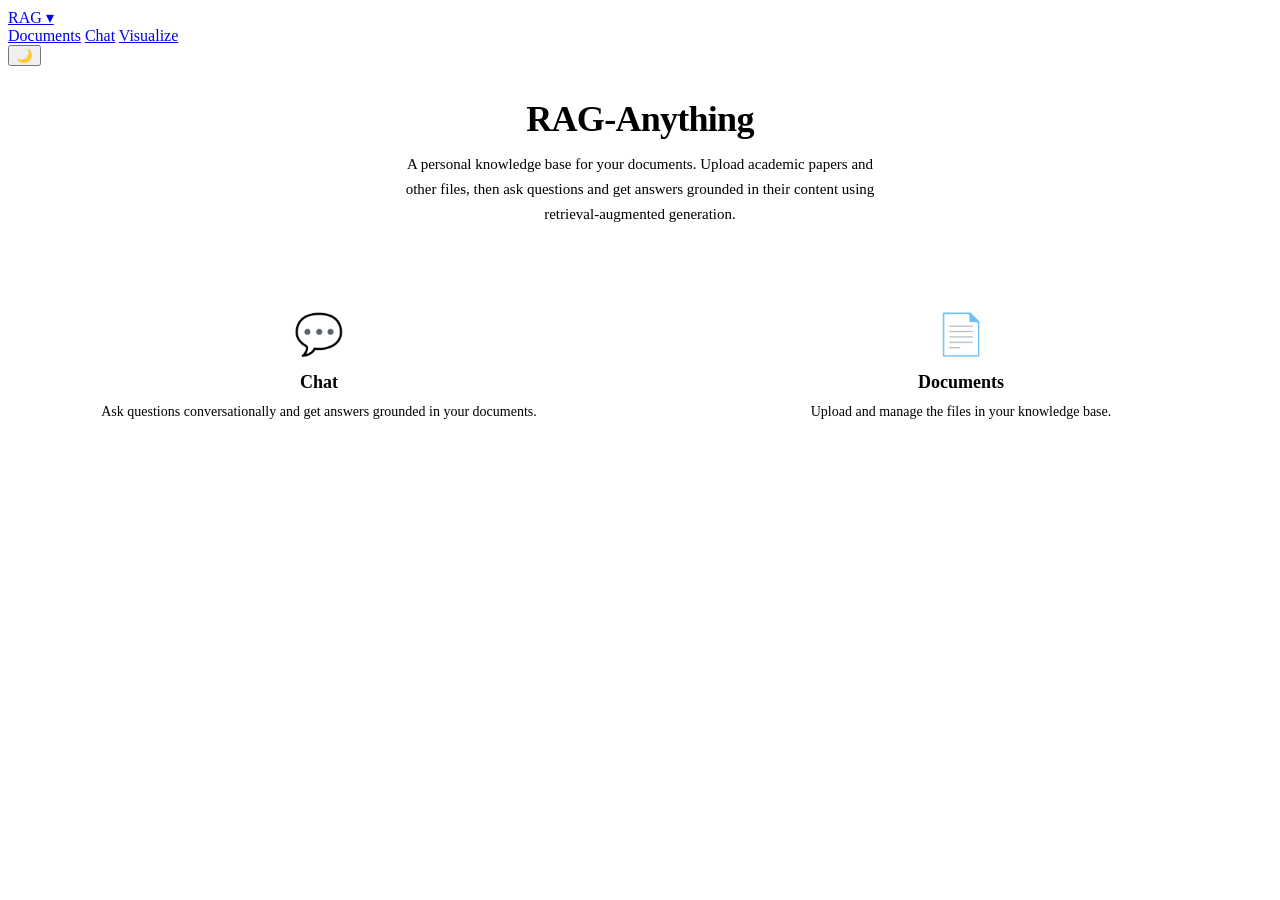
==== commit 27fe8321: "Add document relatedness scoring and knowledge graph visualization Adds a backend endpoint that scor" ====
--- a/web/index.html
+++ b/web/index.html
@@ -11,22 +11,32 @@
     document.documentElement.dataset.theme = theme;
   })();
 </script>
+<link rel="preconnect" href="https://fonts.googleapis.com">
+<link rel="preconnect" href="https://fonts.gstatic.com" crossorigin>
+<link href="https://fonts.googleapis.com/css2?family=Inter:wght@400;500;600;700&display=swap" rel="stylesheet">
 <link rel="stylesheet" href="/shared.css">
 <style>
   .hero {
     text-align: center;
-    margin-bottom: 24px;
+    padding: 32px 24px 28px;
+    margin-bottom: 20px;
   }
   .hero h1 {
-    font-size: 28px;
+    font-size: 36px;
+    font-weight: 700;
+    margin: 0 0 12px;
+    letter-spacing: -0.02em;
   }
   .hero p.subtitle {
     margin: 0 auto;
-    max-width: 520px;
+    max-width: 480px;
+    font-size: 15px;
+    line-height: 1.65;
+    color: var(--text-muted);
   }
   .cta-grid {
     display: flex;
-    gap: 24px;
+    gap: 20px;
   }
   .cta-card {
     flex: 1;
@@ -36,19 +46,25 @@
     text-align: center;
     text-decoration: none;
     color: inherit;
+    padding: 36px;
     border: 1px solid transparent;
-    transition: border-color 0.15s ease, transform 0.15s ease;
+    transition: border-color 0.18s ease, transform 0.18s ease, box-shadow 0.18s ease;
   }
   .cta-card:hover {
     border-color: var(--blue);
-    transform: translateY(-2px);
+    transform: translateY(-3px);
+    box-shadow: 0 8px 28px rgba(0, 0, 0, 0.12);
+  }
+  :root[data-theme="dark"] .cta-card:hover {
+    box-shadow: 0 8px 28px rgba(0, 0, 0, 0.45);
   }
   .cta-icon {
-    font-size: 32px;
-    margin-bottom: 12px;
+    font-size: 40px;
+    margin-bottom: 14px;
   }
   .cta-card h2 {
     font-size: 18px;
+    font-weight: 600;
     margin: 0 0 8px;
     color: var(--text);
   }
@@ -56,6 +72,19 @@
     margin: 0;
     font-size: 14px;
     color: var(--text-muted);
+    line-height: 1.5;
+  }
+  .cta-arrow {
+    margin-top: 18px;
+    font-size: 18px;
+    color: var(--blue);
+    opacity: 0;
+    transform: translateX(-6px);
+    transition: opacity 0.18s ease, transform 0.18s ease;
+  }
+  .cta-card:hover .cta-arrow {
+    opacity: 1;
+    transform: translateX(0);
   }
 </style>
 </head>
@@ -63,16 +92,17 @@
   <div class="page">
   <nav class="nav">
     <div class="nav-brand">
-      <a href="/" class="brand-icon active" title="Home">RAG</a>
+      <a href="/" class="brand-icon active" title="Home">RAG ▾</a>
       <div class="brand-dropdown">
         <a href="/documents.html">Documents</a>
         <a href="/chat.html">Chat</a>
+        <a href="/visualize.html">Visualize</a>
       </div>
     </div>
     <button type="button" id="theme-toggle" class="theme-toggle" title="Toggle dark mode">🌙</button>
   </nav>
 
-  <div class="card hero">
+  <div class="hero">
     <h1>RAG-Anything</h1>
     <p class="subtitle">
       A personal knowledge base for your documents. Upload academic papers and
@@ -86,11 +116,13 @@
       <span class="cta-icon">💬</span>
       <h2>Chat</h2>
       <p>Ask questions conversationally and get answers grounded in your documents.</p>
+      <span class="cta-arrow">→</span>
     </a>
     <a class="card cta-card" href="/documents.html">
       <span class="cta-icon">📄</span>
       <h2>Documents</h2>
       <p>Upload and manage the files in your knowledge base.</p>
+      <span class="cta-arrow">→</span>
     </a>
   </div>
   </div>
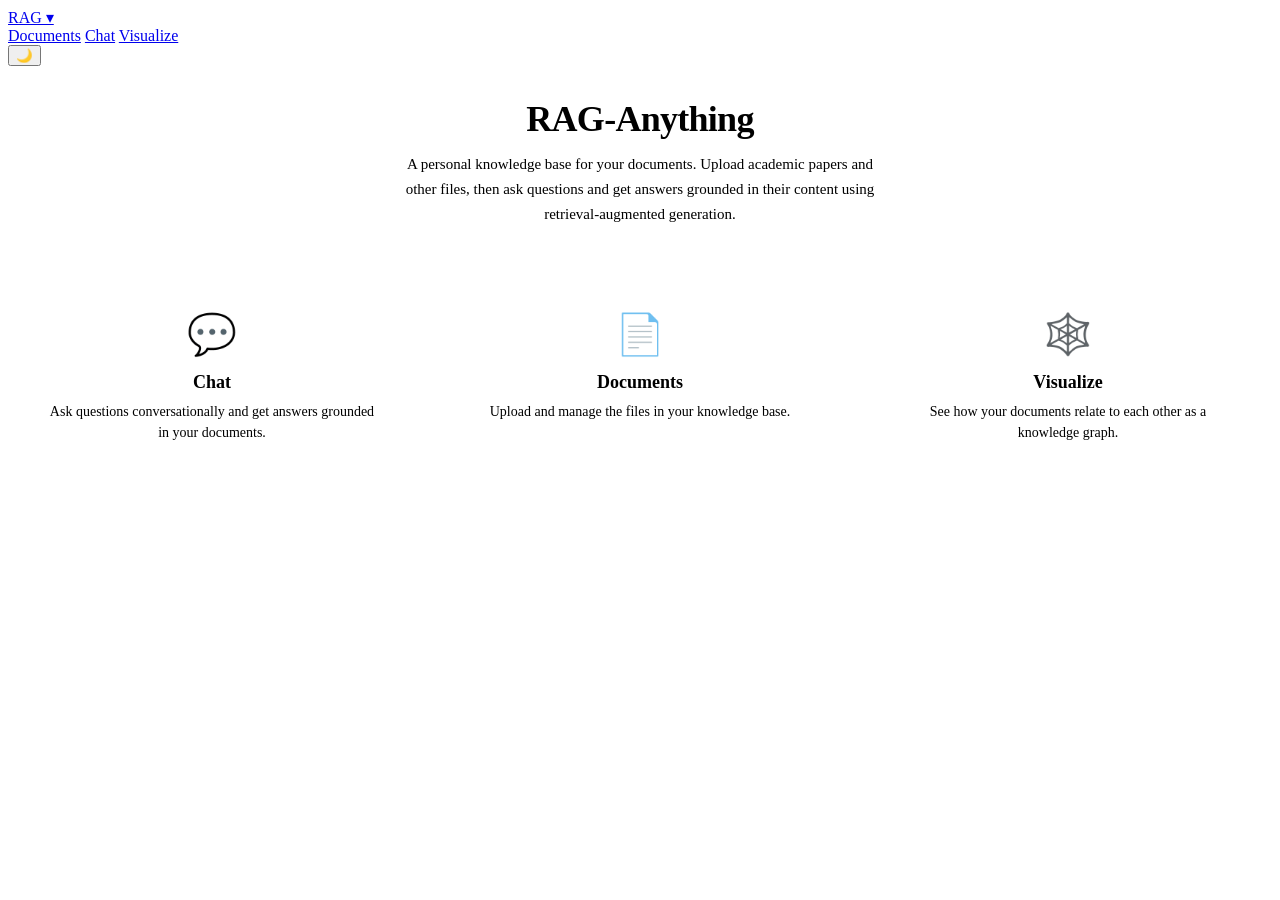
==== commit 7ac5247e: "Enrich knowledge graph with shared topics/relations, fix delete cleanup, seed circular node layout -" ====
--- a/web/index.html
+++ b/web/index.html
@@ -124,6 +124,12 @@
       <p>Upload and manage the files in your knowledge base.</p>
       <span class="cta-arrow">→</span>
     </a>
+    <a class="card cta-card" href="/visualize.html">
+      <span class="cta-icon">🕸️</span>
+      <h2>Visualize</h2>
+      <p>See how your documents relate to each other as a knowledge graph.</p>
+      <span class="cta-arrow">→</span>
+    </a>
   </div>
   </div>
 
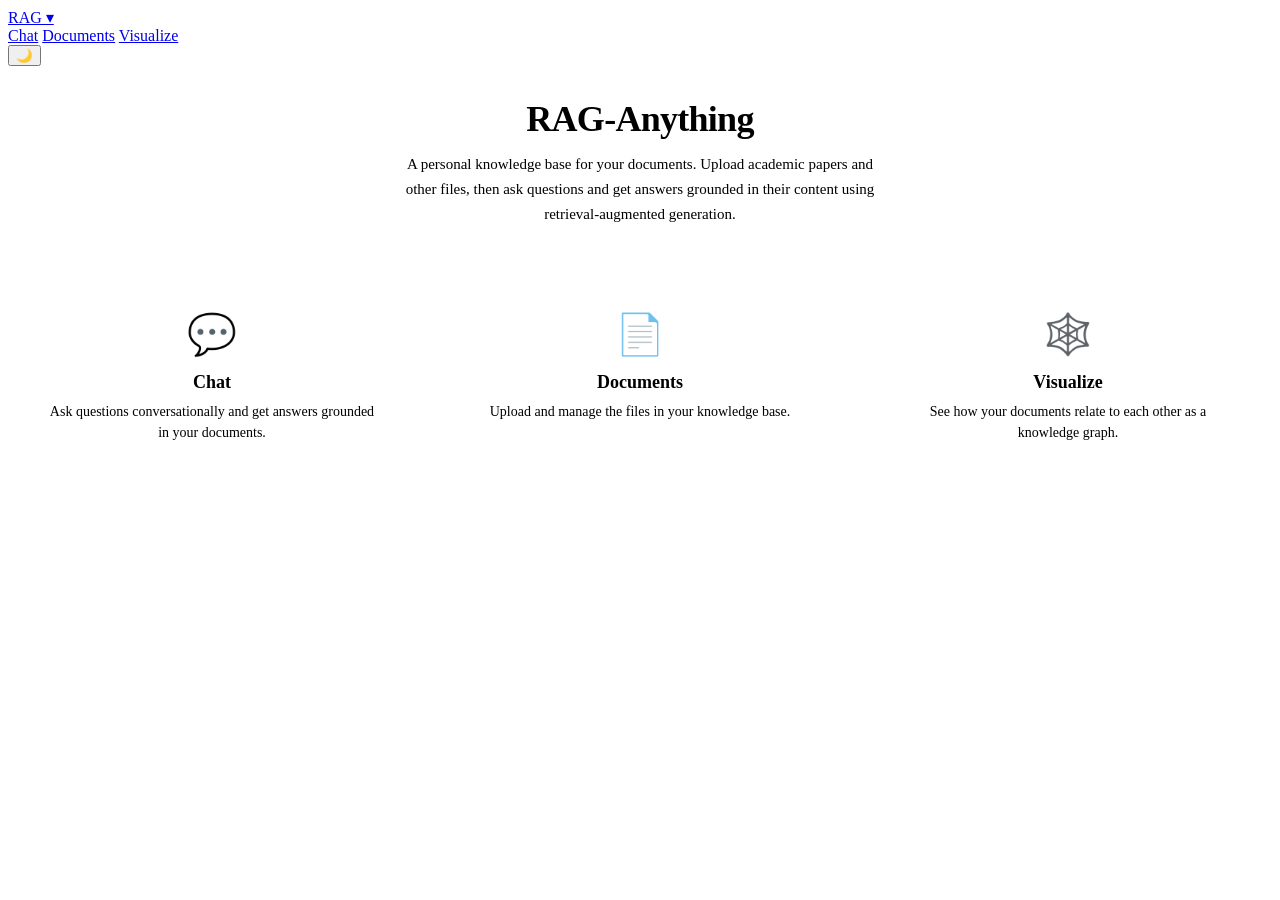
==== commit 46f8629c: "Update query/vision models and API improvements - Switch query model to qwen3.7-max-2026-06-08 and v" ====
--- a/web/index.html
+++ b/web/index.html
@@ -15,6 +15,7 @@
 <link rel="preconnect" href="https://fonts.gstatic.com" crossorigin>
 <link href="https://fonts.googleapis.com/css2?family=Inter:wght@400;500;600;700&display=swap" rel="stylesheet">
 <link rel="stylesheet" href="/shared.css">
+<link rel="icon" href="data:,">
 <style>
   .hero {
     text-align: center;
@@ -94,8 +95,8 @@
     <div class="nav-brand">
       <a href="/" class="brand-icon active" title="Home">RAG ▾</a>
       <div class="brand-dropdown">
+        <a href="/chat.html">Chat</a>
         <a href="/documents.html">Documents</a>
-        <a href="/chat.html">Chat</a>
         <a href="/visualize.html">Visualize</a>
       </div>
     </div>
